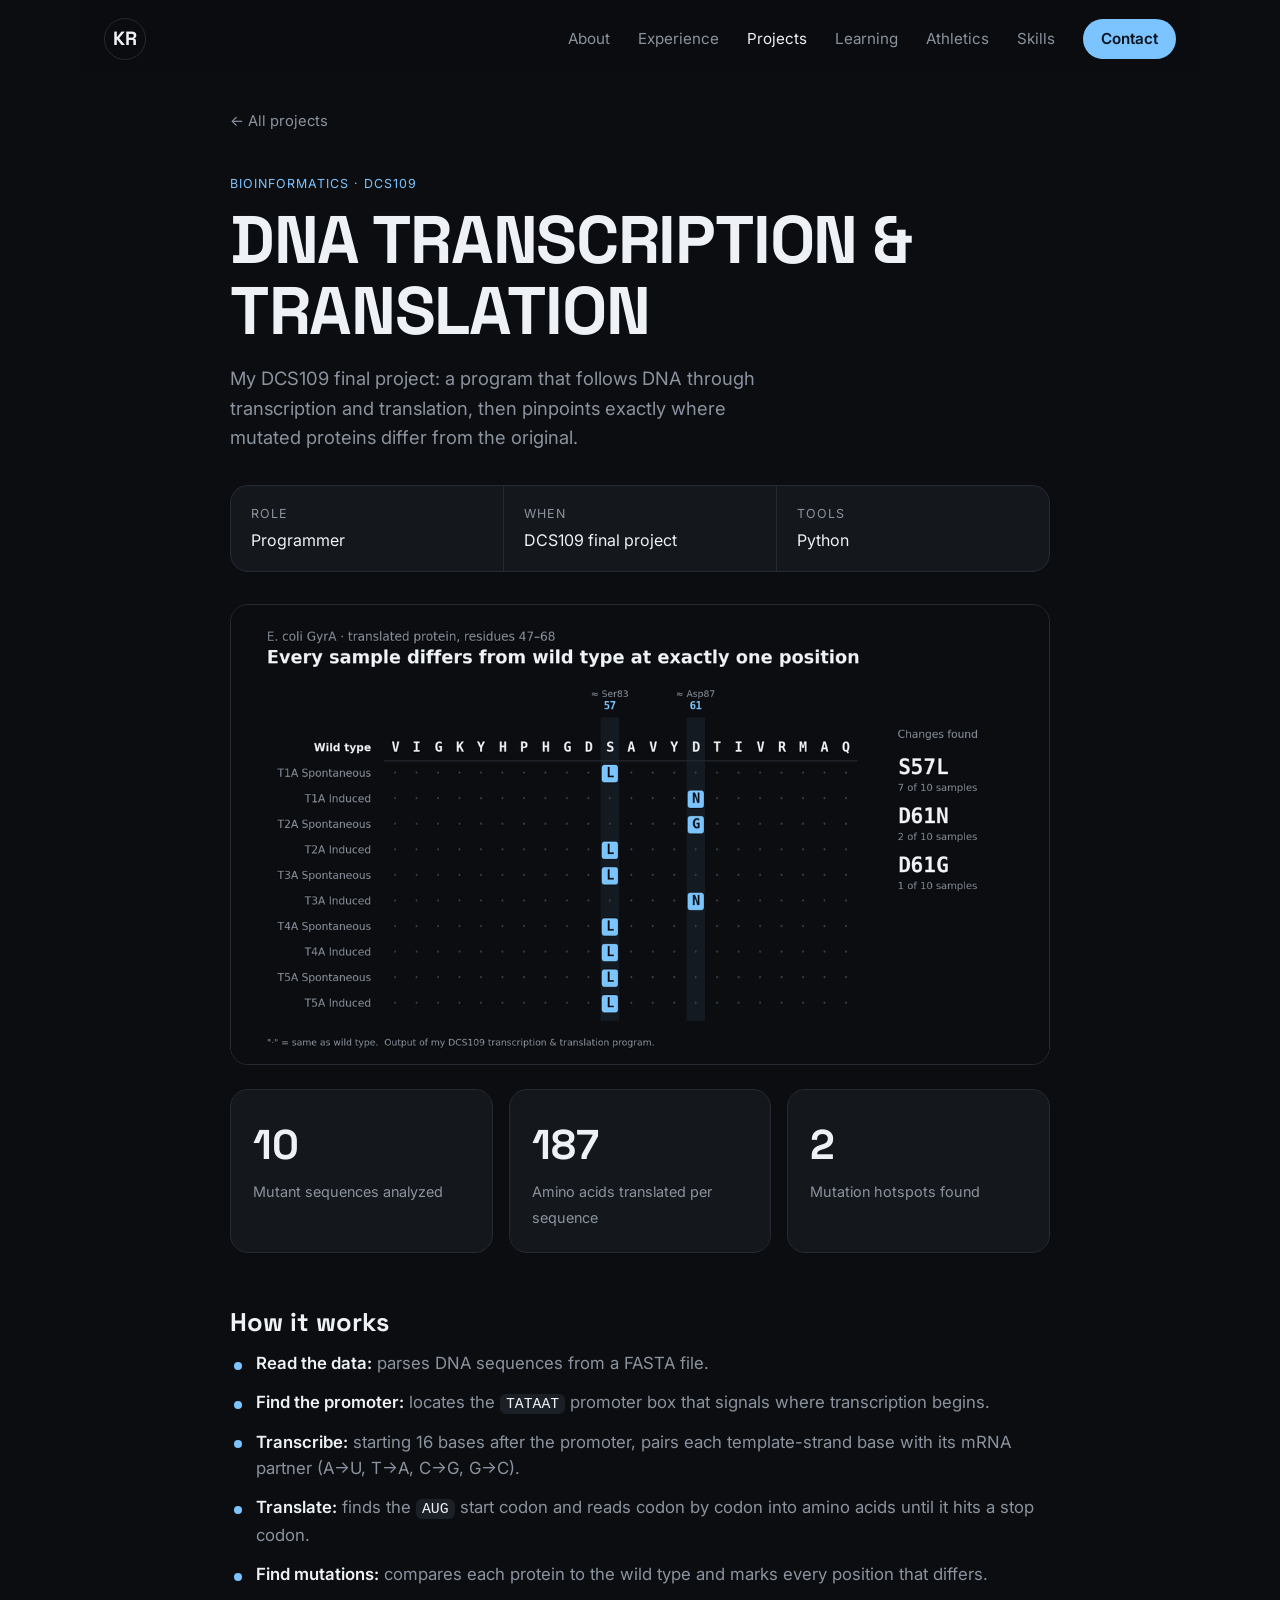
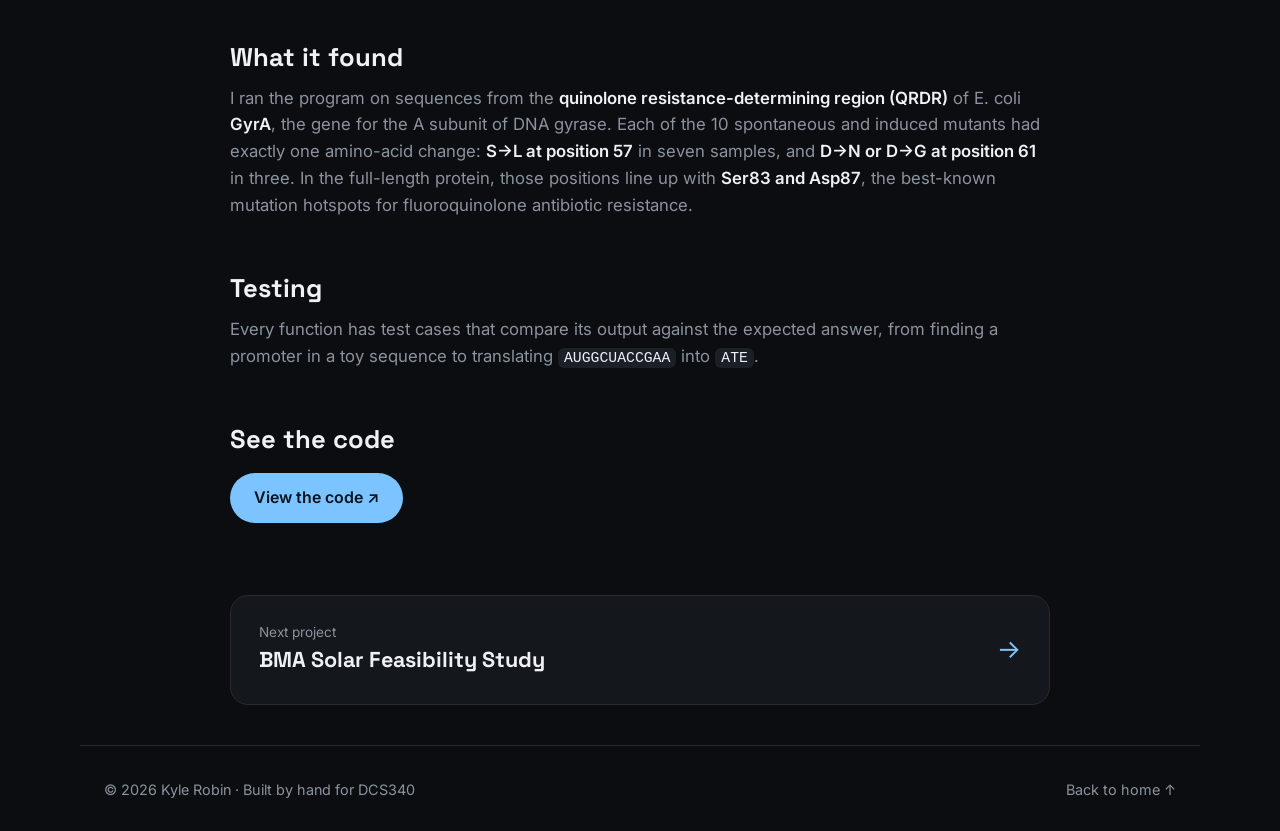
==== projects/dna.html @ c365a9ee "Add Scent to Art and DNA project pages, link related pages" ====
<!DOCTYPE html>
<html lang="en">
<head>
  <meta charset="UTF-8" />
  <meta name="viewport" content="width=device-width, initial-scale=1.0" />
  <title>DNA Transcription & Translation | Kyle Robin</title>
  <meta name="description" content="A Python program that transcribes DNA into mRNA, translates it into protein, and finds mutations, applied to E. coli GyrA sequences." />
  <link rel="preconnect" href="https://fonts.googleapis.com" />
  <link rel="preconnect" href="https://fonts.gstatic.com" crossorigin />
  <link href="https://fonts.googleapis.com/css2?family=Inter:wght@400;500;600&family=Space+Grotesk:wght@500;700&display=swap" rel="stylesheet" />
  <link rel="stylesheet" href="../style.css" />
</head>
<body>

  <!-- ============ NAVIGATION ============ -->
  <header class="nav">
    <a href="../index.html" class="nav-logo">KR</a>
    <button class="nav-toggle" aria-label="Open menu" aria-expanded="false">
      <span></span><span></span>
    </button>
    <nav class="nav-links">
      <a href="../index.html#about">About</a>
      <a href="../index.html#experience">Experience</a>
      <a href="../index.html#projects" class="active">Projects</a>
      <a href="../index.html#learning">Learning</a>
      <a href="../index.html#athletics">Athletics</a>
      <a href="../index.html#skills">Skills</a>
      <a href="../index.html#contact" class="nav-cta">Contact</a>
    </nav>
  </header>

  <main>
    <article class="pp">
      <a href="../index.html#projects" class="pp-back">&larr; All projects</a>

      <span class="tag reveal">Bioinformatics · DCS109</span>
      <h1 class="reveal">DNA Transcription & Translation</h1>
      <p class="lead reveal">My DCS109 final project: a program that follows DNA through transcription and translation, then pinpoints exactly where mutated proteins differ from the original.</p>

      <div class="pp-meta reveal">
        <div><span>Role</span>Programmer</div>
        <div><span>When</span>DCS109 final project</div>
        <div><span>Tools</span>Python</div>
      </div>

      <img src="../images/dna.png" alt="Protein alignment showing single amino acid changes at positions 57 and 61" class="pp-hero-img reveal" />
        <div class="stats pp-stats">
          <div class="stat">
            <span class="stat-num">10</span>
            <span class="stat-label">Mutant sequences analyzed</span>
          </div>
          <div class="stat">
            <span class="stat-num">187</span>
            <span class="stat-label">Amino acids translated per sequence</span>
          </div>
          <div class="stat">
            <span class="stat-num">2</span>
            <span class="stat-label">Mutation hotspots found</span>
          </div>
        </div>
      <section class="pp-section reveal">
        <h2>How it works</h2>
        <ul class="pp-list">
          <li><strong>Read the data:</strong> parses DNA sequences from a FASTA file.</li>
          <li><strong>Find the promoter:</strong> locates the <code>TATAAT</code> promoter box that signals where transcription begins.</li>
          <li><strong>Transcribe:</strong> starting 16 bases after the promoter, pairs each template-strand base with its mRNA partner (A→U, T→A, C→G, G→C).</li>
          <li><strong>Translate:</strong> finds the <code>AUG</code> start codon and reads codon by codon into amino acids until it hits a stop codon.</li>
          <li><strong>Find mutations:</strong> compares each protein to the wild type and marks every position that differs.</li>
        </ul>
      </section>

      <section class="pp-section reveal">
        <h2>What it found</h2>
        <p>I ran the program on sequences from the <strong>quinolone resistance-determining region (QRDR)</strong> of E. coli <strong>GyrA</strong>, the gene for the A subunit of DNA gyrase. Each of the 10 spontaneous and induced mutants had exactly one amino-acid change: <strong>S→L at position 57</strong> in seven samples, and <strong>D→N or D→G at position 61</strong> in three. In the full-length protein, those positions line up with <strong>Ser83 and Asp87</strong>, the best-known mutation hotspots for fluoroquinolone antibiotic resistance.</p>
      </section>

      <section class="pp-section reveal">
        <h2>Testing</h2>
        <p>Every function has test cases that compare its output against the expected answer, from finding a promoter in a toy sequence to translating <code>AUGGCUACCGAA</code> into <code>ATE</code>.</p>
      </section>

      <section class="pp-section reveal">
        <h2>See the code</h2>
        <div class="pp-cta">
          <a href="https://github.com/krobin2005/myportfolio/tree/main/dcs109" class="btn btn-primary" target="_blank" rel="noopener">View the code &nearr;</a>
        </div>
      </section>

      <a href="solar.html" class="pp-next reveal">
        <div><span>Next project</span><strong>BMA Solar Feasibility Study</strong></div>
        <div class="arrow">&rarr;</div>
      </a>
    </article>
  </main>

  <footer class="footer">
    <p>&copy; <span id="year"></span> Kyle Robin · Built by hand for DCS340</p>
    <a href="../index.html">Back to home &uarr;</a>
  </footer>

  <script src="../script.js"></script>
</body>
</html>
---- style.css ----
/* ============================================
   Kyle Robin Portfolio — style.css
   Change the colors here to re-theme the site.
   ============================================ */
:root {
  --bg: #0b0d10;
  --surface: #14171c;
  --surface-2: #1b1f26;
  --border: #262b33;
  --text: #eef1f5;
  --muted: #8b939f;
  --accent: #7cc4ff;      /* glacier blue */
  --accent-ink: #06121d;
  --radius: 18px;
  --max: 1120px;
  --font-body: "Inter", system-ui, sans-serif;
  --font-head: "Space Grotesk", "Inter", sans-serif;
}

* { box-sizing: border-box; margin: 0; padding: 0; }
html { scroll-behavior: smooth; scroll-padding-top: 90px; }
body {
  background: var(--bg);
  color: var(--text);
  font-family: var(--font-body);
  line-height: 1.6;
  -webkit-font-smoothing: antialiased;
}
a { color: inherit; text-decoration: none; }
img { max-width: 100%; display: block; }
h1, h2, h3 { font-family: var(--font-head); line-height: 1.05; }
.accent { color: var(--accent); }
.muted { color: var(--muted); }

/* ---------- Navigation ---------- */
.nav {
  position: sticky; top: 0; z-index: 50;
  display: flex; align-items: center; justify-content: space-between;
  max-width: var(--max); margin: 0 auto; padding: 18px 24px;
  background: rgba(11, 13, 16, 0.8);
  backdrop-filter: blur(12px);
}
.nav-logo {
  font-family: var(--font-head); font-weight: 700; font-size: 1.2rem;
  width: 42px; height: 42px; display: grid; place-items: center;
  border: 1px solid var(--border); border-radius: 50%;
}
.nav-links { display: flex; gap: 28px; align-items: center; font-size: 0.95rem; }
.nav-links a { color: var(--muted); transition: color .2s; }
.nav-links a:hover, .nav-links a.active { color: var(--text); }
.nav-links .nav-cta {
  color: var(--accent-ink); background: var(--accent);
  padding: 8px 18px; border-radius: 999px; font-weight: 600;
}
.nav-links .nav-cta:hover { color: var(--accent-ink); opacity: .9; }
.nav-toggle { display: none; background: none; border: 0; cursor: pointer; width: 32px; height: 32px; }
.nav-toggle span { display: block; height: 2px; background: var(--text); margin: 7px 4px; transition: transform .25s; }
.nav-toggle[aria-expanded="true"] span:first-child { transform: translateY(4.5px) rotate(45deg); }
.nav-toggle[aria-expanded="true"] span:last-child { transform: translateY(-4.5px) rotate(-45deg); }

/* ---------- Layout ---------- */
main { max-width: var(--max); margin: 0 auto; padding: 0 24px; }
.section { padding: 90px 0; border-top: 1px solid var(--border); }
.section-title { font-size: clamp(2.4rem, 6vw, 4.5rem); text-transform: uppercase; margin-bottom: 40px; letter-spacing: -0.02em; }

/* ---------- Hero ---------- */
.hero {
  display: grid; grid-template-columns: 340px 1fr; gap: 56px;
  align-items: start; padding: 48px 0 90px;
}
.hero-card {
  position: sticky; top: 100px;
  background: #f4f1ea; color: #111; border-radius: var(--radius);
  padding: 22px; text-align: center;
}
.hero-photo { width: 100%; aspect-ratio: 4 / 5; border-radius: 12px; object-fit: cover; }
.hero-name { font-size: 1.9rem; margin: 20px 0 4px; }
.hero-sub { color: #555; font-size: .95rem; }
.socials { display: flex; justify-content: center; gap: 10px; margin-top: 18px; flex-wrap: wrap; }
.socials a {
  font-size: .85rem; font-weight: 500; padding: 6px 14px;
  border: 1px solid #d6d1c6; border-radius: 999px; transition: background .2s;
}
.socials a:hover { background: #111; color: #f4f1ea; }

.eyebrow { color: var(--muted); font-weight: 500; margin-bottom: 12px; }
.hero h1 {
  font-size: clamp(3rem, 9vw, 6.5rem); text-transform: uppercase;
  letter-spacing: -0.03em; margin-bottom: 24px;
}
.lead { font-size: 1.15rem; color: var(--muted); max-width: 560px; }
.hero-actions { display: flex; gap: 12px; margin: 32px 0 48px; flex-wrap: wrap; }
.btn { padding: 12px 24px; border-radius: 999px; font-weight: 600; transition: transform .2s, background .2s; }
.btn:hover { transform: translateY(-2px); }
.btn-primary { background: var(--accent); color: var(--accent-ink); }
.btn-ghost { border: 1px solid var(--border); }
.btn-ghost:hover { background: var(--surface-2); }

.stats { display: grid; grid-template-columns: repeat(3, 1fr); gap: 16px; }
.stat { background: var(--surface); border: 1px solid var(--border); border-radius: var(--radius); padding: 22px; }
.stat-num { display: block; font-family: var(--font-head); font-size: 2.6rem; font-weight: 700; }
.stat-label { color: var(--muted); font-size: .9rem; }

/* ---------- Photo placeholders (delete once you add real images) ---------- */
.photo-slot {
  display: grid; place-items: center; text-align: center;
  background: repeating-linear-gradient(45deg, #e6e1d6 0 10px, #ece8df 10px 20px);
  color: #777; font-size: .85rem; border: 2px dashed #c9c2b3;
}
.photo-slot code { font-size: .75rem; }
.project .photo-slot, .athletics .photo-slot {
  background: repeating-linear-gradient(45deg, var(--surface) 0 10px, var(--surface-2) 10px 20px);
  color: var(--muted); border-color: var(--border);
}

/* ---------- About ---------- */
.about-grid { display: grid; grid-template-columns: 1fr 1fr; gap: 40px; font-size: 1.1rem; color: var(--muted); }

/* ---------- Experience ---------- */
.timeline { display: flex; flex-direction: column; }
.job { padding: 28px 0; border-bottom: 1px solid var(--border); }
.job:first-child { padding-top: 0; }
.job-head { display: flex; justify-content: space-between; gap: 16px; align-items: baseline; flex-wrap: wrap; }
.job h3 { font-size: 1.5rem; }
.job-date { color: var(--muted); font-size: .9rem; white-space: nowrap; }
.job-org { color: var(--accent); font-weight: 500; margin: 6px 0 10px; }
.job p:last-child { color: var(--muted); max-width: 760px; }

/* ---------- Projects ---------- */
.project-grid { display: grid; grid-template-columns: repeat(2, 1fr); gap: 24px; }
.project {
  background: var(--surface); border: 1px solid var(--border); border-radius: var(--radius);
  overflow: hidden; transition: transform .25s, border-color .25s;
}
.project:hover { transform: translateY(-4px); border-color: var(--accent); }
.project-img { width: 100%; aspect-ratio: 16 / 9; object-fit: cover; border: 0; border-bottom: 1px solid var(--border); }
.project-body { padding: 24px; }
.tag { font-size: .78rem; text-transform: uppercase; letter-spacing: .08em; color: var(--accent); }
.project h3 { font-size: 1.5rem; margin: 8px 0 10px; }
.project p { color: var(--muted); }
.stack { list-style: none; display: flex; flex-wrap: wrap; gap: 8px; margin-top: 16px; }
.stack li { font-size: .8rem; padding: 4px 12px; background: var(--surface-2); border-radius: 999px; }

/* ---------- Learning log ---------- */
.section-lead { margin: -16px 0 40px; }
.learn-list { display: flex; flex-direction: column; gap: 20px; }
.learn {
  display: grid; grid-template-columns: 64px 1fr; gap: 24px;
  background: var(--surface); border: 1px solid var(--border); border-radius: var(--radius);
  padding: 28px;
}
.learn-with-img { grid-template-columns: 64px 1fr 260px; align-items: center; }
.learn-num { font-family: var(--font-head); font-size: 2rem; font-weight: 700; color: var(--accent); }
.learn h3 { font-size: 1.4rem; margin: 8px 0 10px; }
.learn p { color: var(--muted); }
.learn code {
  font-size: .88em; background: var(--surface-2); padding: 2px 6px; border-radius: 6px; color: var(--text);
}
.learn blockquote {
  margin: 16px 0 0; padding-left: 16px; border-left: 3px solid var(--accent);
  color: var(--text); font-style: italic;
}
.learn-links { display: flex; gap: 12px; flex-wrap: wrap; margin-top: 18px; }
.learn-links a {
  font-size: .88rem; font-weight: 500; padding: 7px 16px;
  border: 1px solid var(--border); border-radius: 999px; transition: border-color .2s, color .2s;
}
.learn-links a:hover { border-color: var(--accent); color: var(--accent); }
.learn-img { width: 100%; border-radius: 12px; background: #fff; }

/* ---------- Athletics ---------- */
.athletics { display: grid; grid-template-columns: 1.2fr 1fr; gap: 48px; align-items: center; }
.athletics-photo { width: 100%; aspect-ratio: 3 / 2; border-radius: var(--radius); object-fit: cover; }

/* ---------- Skills ---------- */
.skill-grid { display: grid; grid-template-columns: repeat(3, 1fr); gap: 16px; }
.skill { background: var(--surface); border: 1px solid var(--border); border-radius: var(--radius); padding: 24px; }
.skill h3 { font-size: 1.15rem; margin-bottom: 8px; }
.skill p { color: var(--muted); font-size: .95rem; }

/* ---------- Contact & footer ---------- */
.contact { text-align: center; }
.contact .lead { margin: 0 auto 28px; }
.contact-email {
  display: inline-block; font-family: var(--font-head); font-weight: 700;
  font-size: clamp(1.5rem, 5vw, 3rem); border-bottom: 2px solid var(--accent);
  overflow-wrap: anywhere;
}
.contact-email:hover { color: var(--accent); }
.footer {
  max-width: var(--max); margin: 0 auto; padding: 32px 24px;
  display: flex; justify-content: space-between; gap: 16px; flex-wrap: wrap;
  color: var(--muted); font-size: .9rem; border-top: 1px solid var(--border);
}

/* ---------- Clickable project cards ---------- */
a.project { display: block; color: inherit; }
.project-more {
  display: inline-block; margin-top: 18px; font-weight: 600; font-size: .92rem;
  color: var(--accent); transition: transform .2s;
}
a.project:hover .project-more { transform: translateX(4px); }

/* ---------- Project detail pages ---------- */
.pp { max-width: 820px; margin: 0 auto; padding: 32px 0 40px; }
.pp-back { color: var(--muted); font-size: .92rem; display: block; width: fit-content; margin-bottom: 36px; }
.pp-back:hover { color: var(--accent); }
.pp h1 { font-size: clamp(2.4rem, 7vw, 4.2rem); text-transform: uppercase; letter-spacing: -0.02em; margin: 10px 0 18px; }
.pp-meta {
  display: grid; grid-template-columns: repeat(3, 1fr); gap: 1px; margin: 32px 0;
  background: var(--border); border: 1px solid var(--border); border-radius: var(--radius); overflow: hidden;
}
.pp-meta div { background: var(--surface); padding: 18px 20px; }
.pp-meta span { display: block; color: var(--muted); font-size: .78rem; text-transform: uppercase; letter-spacing: .08em; margin-bottom: 4px; }
.pp-hero-img { width: 100%; aspect-ratio: 16 / 9; object-fit: cover; border-radius: var(--radius); border: 1px solid var(--border); }
.pp-section { margin-top: 56px; }
.pp-section h2 { font-size: 1.6rem; margin-bottom: 14px; }
.pp-section p { color: var(--muted); font-size: 1.05rem; margin-bottom: 14px; }
.pp-section strong { color: var(--text); font-weight: 600; }
.pp-list { list-style: none; display: flex; flex-direction: column; gap: 12px; }
.pp-list li {
  position: relative; padding-left: 26px; color: var(--muted); font-size: 1.05rem;
}
.pp-list li::before {
  content: ""; position: absolute; left: 4px; top: .7em; width: 8px; height: 8px;
  border-radius: 50%; background: var(--accent);
}
.pp-stats { margin-top: 24px; }
.pp-cta { display: flex; gap: 12px; flex-wrap: wrap; margin-top: 20px; }
.pp-next {
  display: flex; justify-content: space-between; align-items: center; gap: 16px;
  margin-top: 72px; padding: 26px 28px; border: 1px solid var(--border); border-radius: var(--radius);
  background: var(--surface); transition: border-color .2s;
}
.pp-next:hover { border-color: var(--accent); }
.pp-next span { color: var(--muted); font-size: .85rem; display: block; }
.pp-next strong { font-family: var(--font-head); font-size: 1.35rem; }
.pp-next .arrow { font-size: 1.6rem; color: var(--accent); }
.pp-related { margin-top: 20px; }
.pp-figure { margin: 28px 0 0; }
.pp-figure img { width: 100%; border-radius: var(--radius); border: 1px solid var(--border); background: #000; }
.pp-figure figcaption { color: var(--muted); font-size: .92rem; margin-top: 10px; }
.pp-section code {
  font-size: .88em; background: var(--surface-2); padding: 2px 6px; border-radius: 6px; color: var(--text);
}

/* ---------- Scroll reveal animation ---------- */
.reveal { opacity: 0; transform: translateY(24px); transition: opacity .7s ease, transform .7s ease; }
.reveal.visible { opacity: 1; transform: none; }
@media (prefers-reduced-motion: reduce) {
  .reveal { opacity: 1; transform: none; transition: none; }
  html { scroll-behavior: auto; }
}

/* ---------- Responsive ---------- */
@media (max-width: 900px) {
  .hero { grid-template-columns: 1fr; gap: 40px; }
  .hero-card { position: static; max-width: 360px; margin: 0 auto; }
  .athletics { grid-template-columns: 1fr; }
  .skill-grid { grid-template-columns: repeat(2, 1fr); }
}
@media (max-width: 720px) {
  .nav-toggle { display: block; }
  .nav-links {
    position: absolute; top: 100%; left: 0; right: 0;
    flex-direction: column; gap: 0; padding: 8px 24px 20px;
    background: var(--bg); border-bottom: 1px solid var(--border);
    display: none;
  }
  .nav-links.open { display: flex; }
  .nav-links a { padding: 12px 0; width: 100%; }
  .nav-links .nav-cta { text-align: center; margin-top: 8px; }
  main { padding: 0 16px; }
  .section { padding: 64px 0; }
  .about-grid, .project-grid, .skill-grid { grid-template-columns: 1fr; }
  .learn, .learn-with-img { grid-template-columns: 1fr; gap: 8px; padding: 22px; }
  .learn-num { font-size: 1.4rem; }
  .pp-meta { grid-template-columns: 1fr; }
  .pp-section { margin-top: 44px; }
  .stats { grid-template-columns: 1fr 1fr 1fr; gap: 10px; }
  .stat { padding: 16px 12px; }
  .stat-num { font-size: 1.8rem; }
  .stat-label { font-size: .78rem; }
}
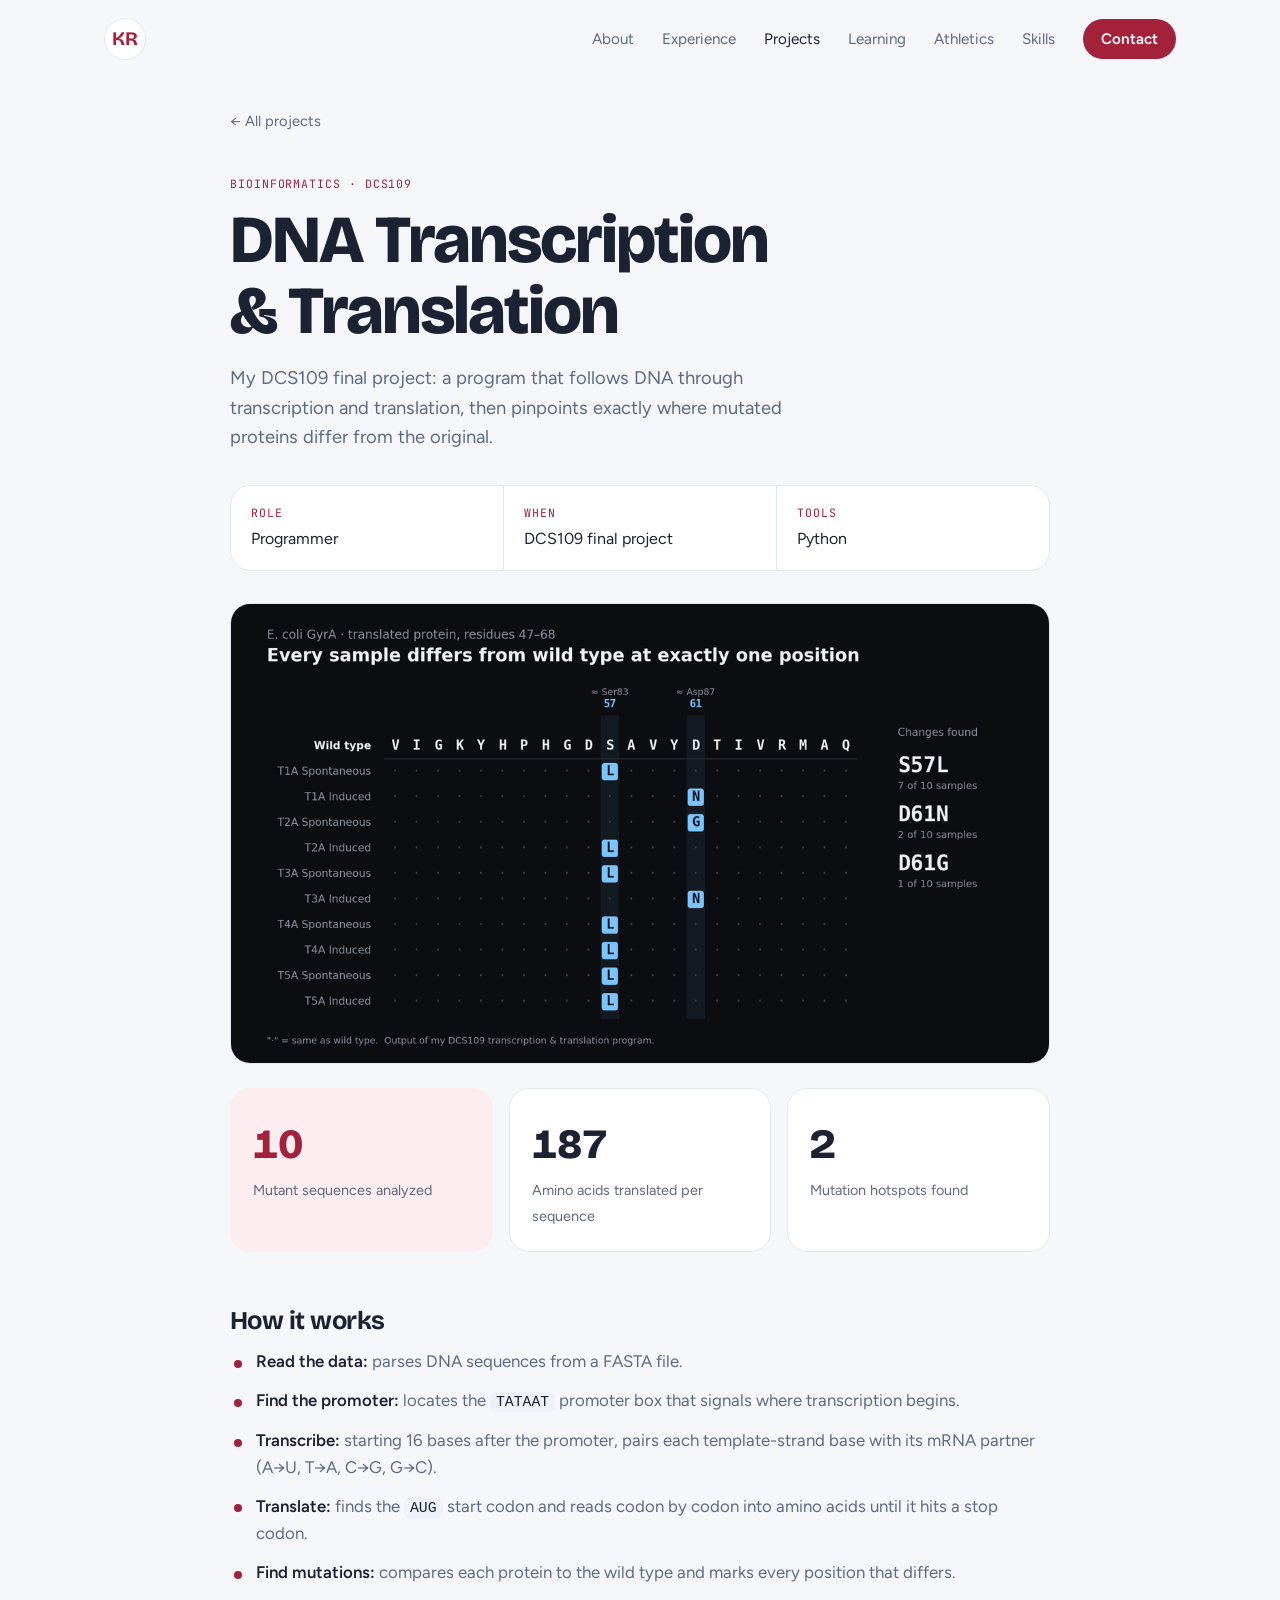
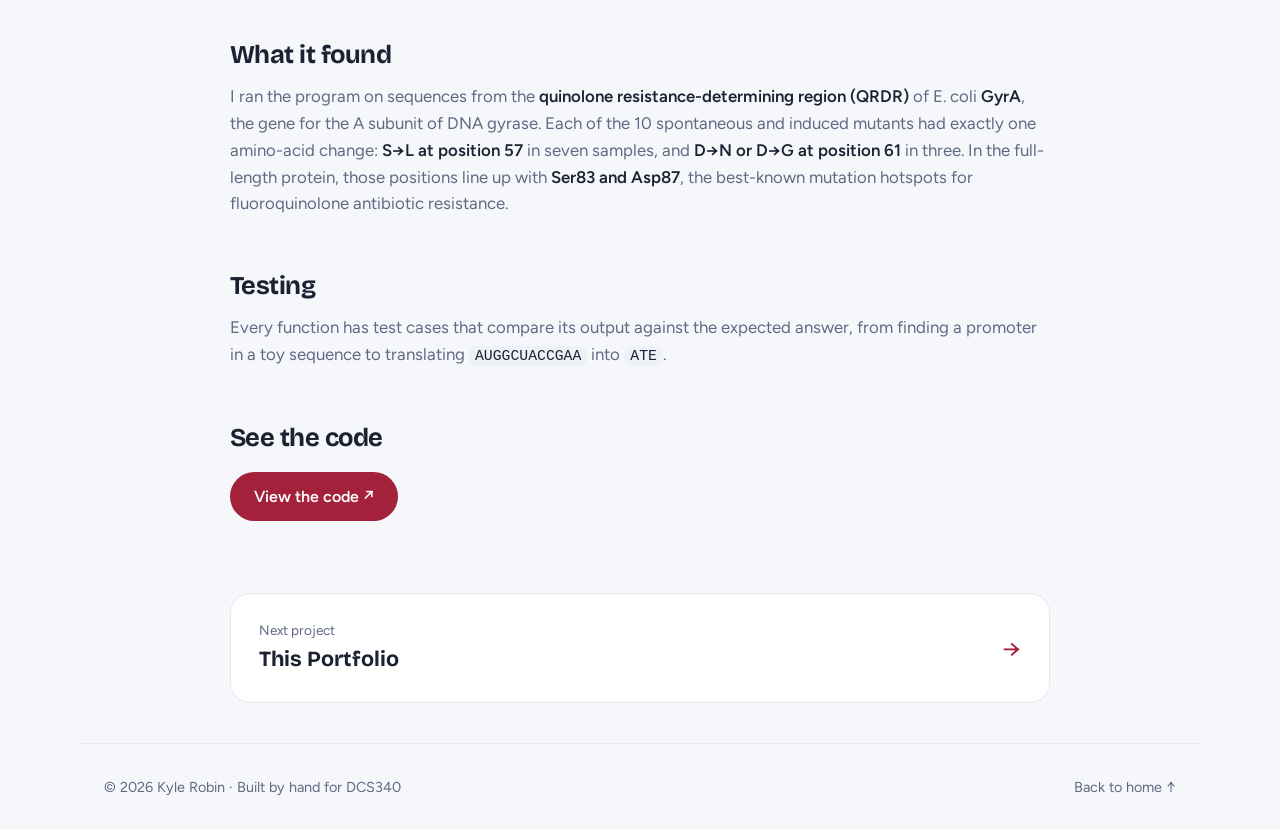
==== commit fe0cf14f: "Project pages: new fonts, Strayline progress, updated titles and next links" ====
--- a/projects/dna.html
+++ b/projects/dna.html
@@ -7,7 +7,7 @@
   <meta name="description" content="A Python program that transcribes DNA into mRNA, translates it into protein, and finds mutations, applied to E. coli GyrA sequences." />
   <link rel="preconnect" href="https://fonts.googleapis.com" />
   <link rel="preconnect" href="https://fonts.gstatic.com" crossorigin />
-  <link href="https://fonts.googleapis.com/css2?family=Inter:wght@400;500;600&family=Space+Grotesk:wght@500;700&display=swap" rel="stylesheet" />
+  <link href="https://fonts.googleapis.com/css2?family=Bricolage+Grotesque:opsz,wght@12..96,600;12..96,800&family=Figtree:wght@400;500;600;700&family=JetBrains+Mono:wght@400;500&display=swap" rel="stylesheet" />
   <link rel="stylesheet" href="../style.css" />
 </head>
 <body>
@@ -86,8 +86,8 @@
         </div>
       </section>
 
-      <a href="solar.html" class="pp-next reveal">
-        <div><span>Next project</span><strong>BMA Solar Feasibility Study</strong></div>
+      <a href="portfolio.html" class="pp-next reveal">
+        <div><span>Next project</span><strong>This Portfolio</strong></div>
         <div class="arrow">&rarr;</div>
       </a>
     </article>
--- a/style.css
+++ b/style.css
@@ -3,18 +3,27 @@
    Change the colors here to re-theme the site.
    ============================================ */
 :root {
-  --bg: #0b0d10;
-  --surface: #14171c;
-  --surface-2: #1b1f26;
-  --border: #262b33;
-  --text: #eef1f5;
-  --muted: #8b939f;
-  --accent: #7cc4ff;      /* glacier blue */
-  --accent-ink: #06121d;
-  --radius: 18px;
+  /* Snowfield palette: soft cool white, Bates garnet accent, sky-blue chips */
+  --bg: #f5f7fb;
+  --surface: #ffffff;
+  --surface-2: #eef2f8;
+  --border: #e3e7ef;
+  --text: #1d2232;
+  --muted: #5f6982;
+  --accent: #a3213a;      /* Bates garnet */
+  --accent-soft: #fcedf0;
+  --accent-ink: #ffffff;
+  --sky: #e8f1fc;
+  --sky-ink: #2e5f99;
+  --hero-a: #fdf0f2;
+  --hero-b: #edf4fd;
+  --shadow: 0 1px 2px rgba(29,34,50,.04), 0 10px 30px rgba(29,34,50,.06);
+  --radius: 20px;
   --max: 1120px;
-  --font-body: "Inter", system-ui, sans-serif;
-  --font-head: "Space Grotesk", "Inter", sans-serif;
+  --font-body: "Figtree", system-ui, -apple-system, "Segoe UI", sans-serif;
+  --font-head: "Bricolage Grotesque", "Avenir Next", "Segoe UI", sans-serif;
+  --font-mono: "JetBrains Mono", ui-monospace, Menlo, monospace;
+  color-scheme: light;
 }
 
 * { box-sizing: border-box; margin: 0; padding: 0; }
@@ -28,7 +37,7 @@
 }
 a { color: inherit; text-decoration: none; }
 img { max-width: 100%; display: block; }
-h1, h2, h3 { font-family: var(--font-head); line-height: 1.05; }
+h1, h2, h3 { font-family: var(--font-head); line-height: 1.05; letter-spacing: -0.02em; text-wrap: balance; }
 .accent { color: var(--accent); }
 .muted { color: var(--muted); }
 
@@ -37,13 +46,14 @@
   position: sticky; top: 0; z-index: 50;
   display: flex; align-items: center; justify-content: space-between;
   max-width: var(--max); margin: 0 auto; padding: 18px 24px;
-  background: rgba(11, 13, 16, 0.8);
+  background: rgba(245, 247, 251, 0.85);
   backdrop-filter: blur(12px);
 }
 .nav-logo {
   font-family: var(--font-head); font-weight: 700; font-size: 1.2rem;
   width: 42px; height: 42px; display: grid; place-items: center;
   border: 1px solid var(--border); border-radius: 50%;
+  background: var(--surface); color: var(--accent);
 }
 .nav-links { display: flex; gap: 28px; align-items: center; font-size: 0.95rem; }
 .nav-links a { color: var(--muted); transition: color .2s; }
@@ -61,7 +71,7 @@
 /* ---------- Layout ---------- */
 main { max-width: var(--max); margin: 0 auto; padding: 0 24px; }
 .section { padding: 90px 0; border-top: 1px solid var(--border); }
-.section-title { font-size: clamp(2.4rem, 6vw, 4.5rem); text-transform: uppercase; margin-bottom: 40px; letter-spacing: -0.02em; }
+.section-title { font-size: clamp(2.2rem, 5vw, 3.6rem); font-weight: 800; margin-bottom: 36px; letter-spacing: -0.03em; }
 
 /* ---------- Hero ---------- */
 .hero {
@@ -70,42 +80,47 @@
 }
 .hero-card {
   position: sticky; top: 100px;
-  background: #f4f1ea; color: #111; border-radius: var(--radius);
+  background: linear-gradient(150deg, var(--hero-a), var(--hero-b)); color: var(--text);
+  border: 1px solid var(--border); border-radius: 24px; box-shadow: var(--shadow);
   padding: 22px; text-align: center;
 }
-.hero-photo { width: 100%; aspect-ratio: 4 / 5; border-radius: 12px; object-fit: cover; }
+.hero-photo { width: 100%; aspect-ratio: 4 / 5; border-radius: 16px; object-fit: cover; border: 4px solid var(--surface); }
 .hero-name { font-size: 1.9rem; margin: 20px 0 4px; }
-.hero-sub { color: #555; font-size: .95rem; }
+.hero-sub { color: var(--muted); font-size: .95rem; }
 .socials { display: flex; justify-content: center; gap: 10px; margin-top: 18px; flex-wrap: wrap; }
 .socials a {
   font-size: .85rem; font-weight: 500; padding: 6px 14px;
-  border: 1px solid #d6d1c6; border-radius: 999px; transition: background .2s;
-}
-.socials a:hover { background: #111; color: #f4f1ea; }
-
-.eyebrow { color: var(--muted); font-weight: 500; margin-bottom: 12px; }
+  border: 1px solid var(--border); border-radius: 999px; background: var(--surface); transition: background .2s, color .2s;
+}
+.socials a:hover { background: var(--accent); border-color: var(--accent); color: var(--accent-ink); }
+
+.eyebrow { font-family: var(--font-mono); font-size: .8rem; letter-spacing: .1em; text-transform: uppercase; color: var(--accent); margin-bottom: 14px; }
 .hero h1 {
-  font-size: clamp(3rem, 9vw, 6.5rem); text-transform: uppercase;
-  letter-spacing: -0.03em; margin-bottom: 24px;
+  font-size: clamp(3rem, 8vw, 5.8rem); font-weight: 800;
+  letter-spacing: -0.04em; margin-bottom: 24px;
 }
 .lead { font-size: 1.15rem; color: var(--muted); max-width: 560px; }
 .hero-actions { display: flex; gap: 12px; margin: 32px 0 48px; flex-wrap: wrap; }
 .btn { padding: 12px 24px; border-radius: 999px; font-weight: 600; transition: transform .2s, background .2s; }
 .btn:hover { transform: translateY(-2px); }
 .btn-primary { background: var(--accent); color: var(--accent-ink); }
-.btn-ghost { border: 1px solid var(--border); }
+.btn-ghost { border: 1px solid var(--border); background: var(--surface); }
 .btn-ghost:hover { background: var(--surface-2); }
 
 .stats { display: grid; grid-template-columns: repeat(3, 1fr); gap: 16px; }
 .stat { background: var(--surface); border: 1px solid var(--border); border-radius: var(--radius); padding: 22px; }
-.stat-num { display: block; font-family: var(--font-head); font-size: 2.6rem; font-weight: 700; }
+.stat:first-child { background: var(--accent-soft); border-color: transparent; }
+.stat:first-child .stat-num { color: var(--accent); }
+.stat-num { display: block; font-family: var(--font-head); font-size: 2.6rem; font-weight: 800; font-variant-numeric: tabular-nums; }
 .stat-label { color: var(--muted); font-size: .9rem; }
-
-/* ---------- Photo placeholders (delete once you add real images) ---------- */
+::selection { background: var(--accent-soft); }
+:focus-visible { outline: 2px solid var(--accent); outline-offset: 3px; }
+
+/* ---------- Photo placeholders ---------- */
 .photo-slot {
   display: grid; place-items: center; text-align: center;
-  background: repeating-linear-gradient(45deg, #e6e1d6 0 10px, #ece8df 10px 20px);
-  color: #777; font-size: .85rem; border: 2px dashed #c9c2b3;
+  background: repeating-linear-gradient(45deg, var(--surface) 0 10px, var(--surface-2) 10px 20px);
+  color: var(--muted); font-size: .85rem; border: 2px dashed var(--border);
 }
 .photo-slot code { font-size: .75rem; }
 .project .photo-slot, .athletics .photo-slot {
@@ -122,24 +137,29 @@
 .job:first-child { padding-top: 0; }
 .job-head { display: flex; justify-content: space-between; gap: 16px; align-items: baseline; flex-wrap: wrap; }
 .job h3 { font-size: 1.5rem; }
-.job-date { color: var(--muted); font-size: .9rem; white-space: nowrap; }
-.job-org { color: var(--accent); font-weight: 500; margin: 6px 0 10px; }
+.job-date { font-family: var(--font-mono); font-size: .8rem; color: var(--sky-ink); background: var(--sky); padding: 3px 10px; border-radius: 999px; white-space: nowrap; }
+.job-org { color: var(--accent); font-weight: 600; margin: 6px 0 10px; }
 .job p:last-child { color: var(--muted); max-width: 760px; }
 
 /* ---------- Projects ---------- */
 .project-grid { display: grid; grid-template-columns: repeat(2, 1fr); gap: 24px; }
 .project {
   background: var(--surface); border: 1px solid var(--border); border-radius: var(--radius);
-  overflow: hidden; transition: transform .25s, border-color .25s;
+  overflow: hidden; box-shadow: var(--shadow); transition: transform .25s, border-color .25s;
 }
 .project:hover { transform: translateY(-4px); border-color: var(--accent); }
 .project-img { width: 100%; aspect-ratio: 16 / 9; object-fit: cover; border: 0; border-bottom: 1px solid var(--border); }
 .project-body { padding: 24px; }
-.tag { font-size: .78rem; text-transform: uppercase; letter-spacing: .08em; color: var(--accent); }
+.tag { font-family: var(--font-mono); font-size: .72rem; text-transform: uppercase; letter-spacing: .08em; color: var(--accent); }
 .project h3 { font-size: 1.5rem; margin: 8px 0 10px; }
 .project p { color: var(--muted); }
 .stack { list-style: none; display: flex; flex-wrap: wrap; gap: 8px; margin-top: 16px; }
-.stack li { font-size: .8rem; padding: 4px 12px; background: var(--surface-2); border-radius: 999px; }
+.stack li { font-size: .8rem; padding: 4px 12px; background: var(--sky); color: var(--sky-ink); border-radius: 999px; }
+/* Featured projects span the full row, image beside text */
+a.project.project-featured { grid-column: 1 / -1; display: grid; grid-template-columns: 1.15fr 1fr; }
+.project-featured .project-img { height: 100%; border-bottom: 0; border-right: 1px solid var(--border); }
+.project-featured .project-body { display: flex; flex-direction: column; justify-content: center; padding: 32px; }
+.project-featured h3 { font-size: 1.9rem; }
 
 /* ---------- Learning log ---------- */
 .section-lead { margin: -16px 0 40px; }
@@ -147,10 +167,10 @@
 .learn {
   display: grid; grid-template-columns: 64px 1fr; gap: 24px;
   background: var(--surface); border: 1px solid var(--border); border-radius: var(--radius);
-  padding: 28px;
+  padding: 28px; box-shadow: var(--shadow);
 }
 .learn-with-img { grid-template-columns: 64px 1fr 260px; align-items: center; }
-.learn-num { font-family: var(--font-head); font-size: 2rem; font-weight: 700; color: var(--accent); }
+.learn-num { font-family: var(--font-head); font-size: 2rem; font-weight: 800; color: var(--accent); }
 .learn h3 { font-size: 1.4rem; margin: 8px 0 10px; }
 .learn p { color: var(--muted); }
 .learn code {
@@ -163,14 +183,14 @@
 .learn-links { display: flex; gap: 12px; flex-wrap: wrap; margin-top: 18px; }
 .learn-links a {
   font-size: .88rem; font-weight: 500; padding: 7px 16px;
-  border: 1px solid var(--border); border-radius: 999px; transition: border-color .2s, color .2s;
+  border: 1px solid var(--border); border-radius: 999px; background: var(--surface); transition: border-color .2s, color .2s;
 }
 .learn-links a:hover { border-color: var(--accent); color: var(--accent); }
-.learn-img { width: 100%; border-radius: 12px; background: #fff; }
+.learn-img { width: 100%; border-radius: 12px; background: var(--surface); border: 1px solid var(--border); }
 
 /* ---------- Athletics ---------- */
 .athletics { display: grid; grid-template-columns: 1.2fr 1fr; gap: 48px; align-items: center; }
-.athletics-photo { width: 100%; aspect-ratio: 3 / 2; border-radius: var(--radius); object-fit: cover; }
+.athletics-photo { width: 100%; aspect-ratio: 3 / 2; border-radius: var(--radius); object-fit: cover; box-shadow: var(--shadow); }
 
 /* ---------- Skills ---------- */
 .skill-grid { display: grid; grid-template-columns: repeat(3, 1fr); gap: 16px; }
@@ -205,13 +225,13 @@
 .pp { max-width: 820px; margin: 0 auto; padding: 32px 0 40px; }
 .pp-back { color: var(--muted); font-size: .92rem; display: block; width: fit-content; margin-bottom: 36px; }
 .pp-back:hover { color: var(--accent); }
-.pp h1 { font-size: clamp(2.4rem, 7vw, 4.2rem); text-transform: uppercase; letter-spacing: -0.02em; margin: 10px 0 18px; }
+.pp h1 { font-size: clamp(2.4rem, 7vw, 4.2rem); font-weight: 800; letter-spacing: -0.03em; margin: 10px 0 18px; }
 .pp-meta {
   display: grid; grid-template-columns: repeat(3, 1fr); gap: 1px; margin: 32px 0;
   background: var(--border); border: 1px solid var(--border); border-radius: var(--radius); overflow: hidden;
 }
 .pp-meta div { background: var(--surface); padding: 18px 20px; }
-.pp-meta span { display: block; color: var(--muted); font-size: .78rem; text-transform: uppercase; letter-spacing: .08em; margin-bottom: 4px; }
+.pp-meta span { display: block; font-family: var(--font-mono); color: var(--accent); font-size: .72rem; text-transform: uppercase; letter-spacing: .08em; margin-bottom: 4px; }
 .pp-hero-img { width: 100%; aspect-ratio: 16 / 9; object-fit: cover; border-radius: var(--radius); border: 1px solid var(--border); }
 .pp-section { margin-top: 56px; }
 .pp-section h2 { font-size: 1.6rem; margin-bottom: 14px; }
@@ -238,7 +258,7 @@
 .pp-next .arrow { font-size: 1.6rem; color: var(--accent); }
 .pp-related { margin-top: 20px; }
 .pp-figure { margin: 28px 0 0; }
-.pp-figure img { width: 100%; border-radius: var(--radius); border: 1px solid var(--border); background: #000; }
+.pp-figure img { width: 100%; border-radius: var(--radius); border: 1px solid var(--border); background: var(--surface-2); }
 .pp-figure figcaption { color: var(--muted); font-size: .92rem; margin-top: 10px; }
 .pp-section code {
   font-size: .88em; background: var(--surface-2); padding: 2px 6px; border-radius: 6px; color: var(--text);
@@ -273,6 +293,9 @@
   main { padding: 0 16px; }
   .section { padding: 64px 0; }
   .about-grid, .project-grid, .skill-grid { grid-template-columns: 1fr; }
+  a.project.project-featured { grid-template-columns: 1fr; }
+  .project-featured .project-img { height: auto; border-right: 0; border-bottom: 1px solid var(--border); }
+  .project-featured .project-body { padding: 24px; }
   .learn, .learn-with-img { grid-template-columns: 1fr; gap: 8px; padding: 22px; }
   .learn-num { font-size: 1.4rem; }
   .pp-meta { grid-template-columns: 1fr; }
